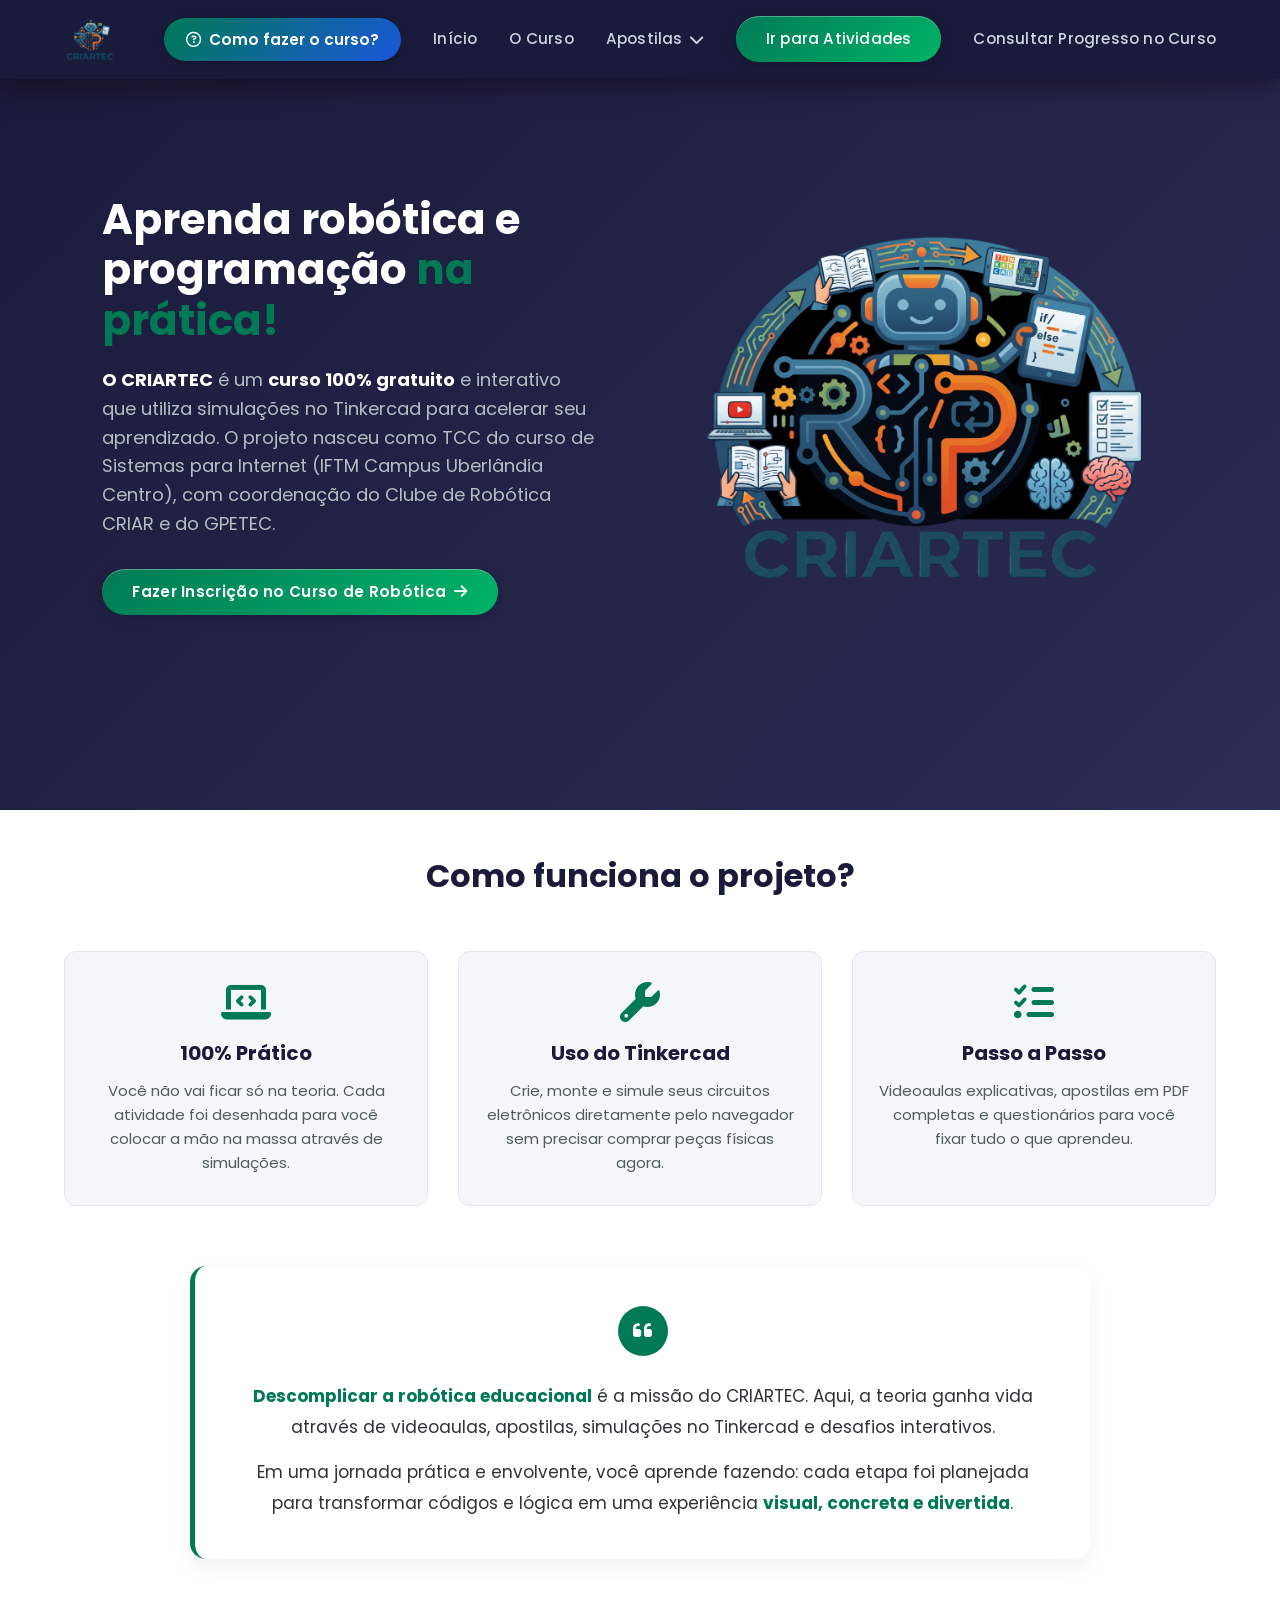
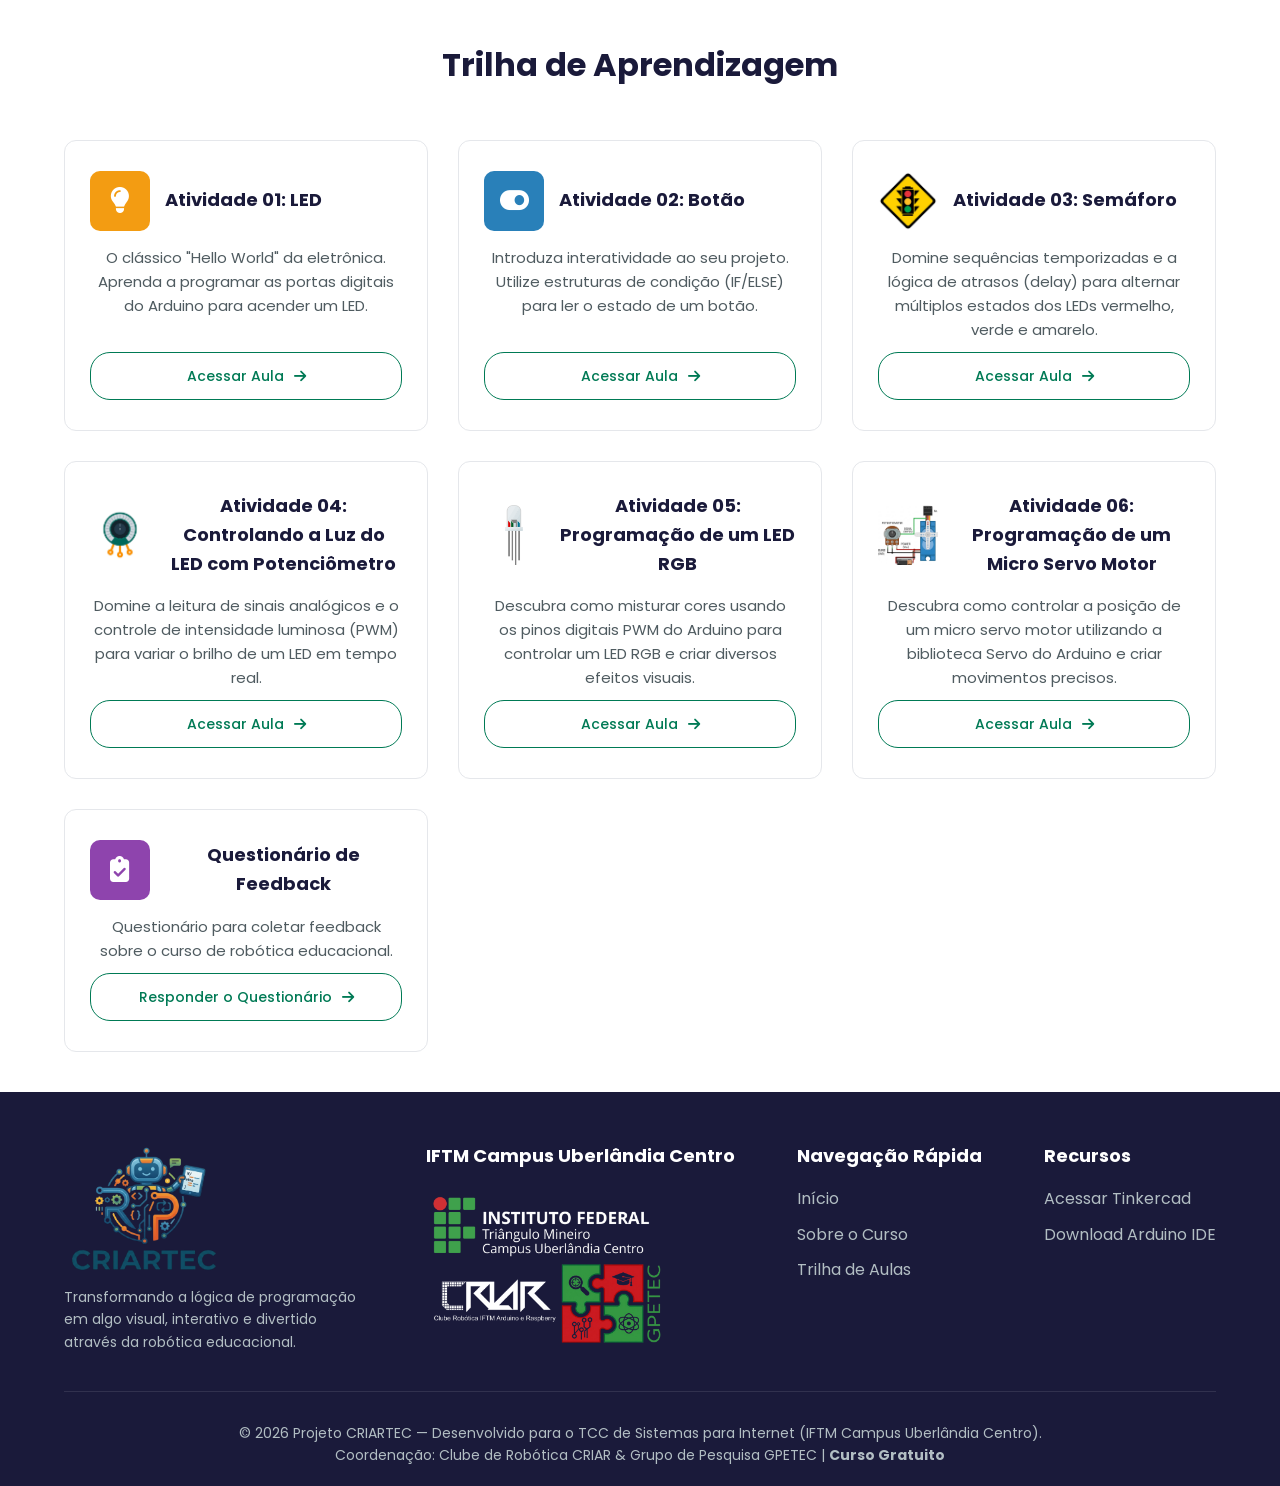
==== index.html @ 3597306f "." ====
<!DOCTYPE html>
<html lang="pt-BR">

<head>
    <meta charset="UTF-8">
    <meta name="viewport" content="width=device-width, initial-scale=1.0">
    <title>CRIARTEC - Aprenda Robótica com lógica de Programação</title>
    <!-- Ícones e Fontes -->
    <link rel="stylesheet" href="https://cdnjs.cloudflare.com/ajax/libs/font-awesome/6.4.0/css/all.min.css">
    <link href="https://fonts.googleapis.com/css2?family=Poppins:wght@300;400;500;600;700&display=swap"
        rel="stylesheet">
        <link rel="icon" href="img/criartec-logo-transparente.png" type="image/x-png">
    <link rel="stylesheet" href="https://cdnjs.cloudflare.com/ajax/libs/font-awesome/6.5.1/css/all.min.css"
        integrity="sha512-DTOQO9RWCH3ppGqcWaEA1BIZOC6xxalwEsw9c2QQeAIftl+Vegovlnee1c9QX4TctnWMn13TZye+giMm8e2LwA=="
        crossorigin="anonymous" referrerpolicy="no-referrer" />
    <link rel="stylesheet" href="css/navbar.css">
    <link rel="stylesheet" href="css/responsive.css">
    <link rel="stylesheet" href="css/index.css">


</head>

<body>
    <!-- Menu Superior (COM O BOTÃO NO MENU) -->
    <nav class="navbar">
        <a href="#inicio" class="logo" aria-label="CRIARTEC - Início">
            <img src="img/criartec-logo-transparente.png" alt="CRIARTEC">
        </a>
        <ul class="nav-links">
            <li>
                <button class="btn-modal-menu" id="abrirModalMenuBtn" aria-label="Como fazer o curso?">
                    <i class="fa-regular fa-circle-question"></i> Como fazer o curso?
                </button>
            </li>
            <li><a href="#inicio">Início</a></li>
            <li><a href="#sobre">O Curso</a></li>
            <li class="dropdown">
                <a href="#">Apostilas<i class="fa-solid fa-chevron-down"></i></a>
                <ul class="dropdown-menu">
                    <li>
                        <a href="https://drive.google.com/file/d/12jD8vB6MzA8FDy55HS8fz0E5rGn073SP/view?usp=sharing/" target="_blank">
                            <i class="fa-solid fa-cube"></i> Apostila do Tinkercad.
                        </a>
                    </li>
                    <li>
                        <a href="https://drive.google.com/file/d/1H2aJUGeyWfQwduXqsiga_4pokltlQNfr/view?usp=sharing" target="_blank">
                            <i class="fa-solid fa-microchip"></i> Apostila de Arduino Guia rapido.
                        </a>
                    </li>
                    <li>
                        <a href="https://drive.google.com/file/d/1LRDW4ow-gWT_QFEw4w6TY8HIyjwEFI4A/view?usp=sharing" target="_blank">
                            <i class="fa-solid fa-file-pdf"></i> Apostila de Robotica Educacional inicial.
                        </a>
                    </li>
                    <li>
                        <a href="https://drive.google.com/file/d/1VT42If9whMvW9OadDLFv_e3fqlhvx7TE/view?usp=sharing" target="_blank">
                            <i class="fa-solid fa-file-pdf"></i> Apostila de Programação em C/C++ Turbo.
                        </a>
                    </li>
                    <li>
                        <a href="https://drive.google.com/file/d/17FYbKthTz63QLnlD1xjPo1YtRKxpY_6s/view?usp=sharing" target="_blank">
                            <i class="fa-solid fa-file-pdf"></i> Apostila de Programação com Arduino.
                        </a>
                    </li>
                    
                </ul>
            </li>
            <!-- BOTÃO "Ir para Atividades" (existente) -->
            <li><a href="#atividades" class="btn-nav">Ir para Atividades</a></li>
            <li><a href="https://script.google.com/macros/s/AKfycby2KF6u8WuOgAsO5Kh6vFwTFLHN5XXX9L9ognHhPvbBNg76xtpDr9_kuhPWBzEar6-UPw/exec" target="_blank" class="btn-painel" >Consultar Progresso no Curso</a></li>

        </ul>
    </nav>

    <main class="main-content">
        <!-- Hero / Banner Principal -->
        <section id="inicio" class="hero">
            <div class="hero-text">
                <h1>Aprenda robótica e programação <span>na prática!</span></h1>
                <p><strong style="color: #ffffff;">O CRIARTEC</strong> é um <strong style="color: #ffffff;">curso 100% gratuito</strong> e interativo que
                    utiliza simulações no Tinkercad para acelerar seu aprendizado. O projeto nasceu
                    como TCC do curso de Sistemas para Internet (IFTM Campus Uberlândia Centro), com coordenação do
                    Clube de Robótica CRIAR e do GPETEC.</p>
                <div class="hero-buttons">
                    <a href="https://forms.gle/tHwwbz9RFhHeSeJ86" class="btn-nav resource-card" target="_blank">
                        Fazer Inscrição no Curso de Robótica <i class="fa-solid fa-arrow-right"></i>
                    </a>
                    </a>
                    <!-- OBS: O botão do hero foi REMOVIDO para ficar apenas no menu, conforme você pediu -->
                </div>
            </div>
            <div class="hero-image">
                <img src="img/logorero.png" alt="CRIARTEC - Robótica Educacional">
            </div>
        </section>

        <!-- Apresentação do Curso + Finalidade Unificada -->
        <section id="sobre" class="sobre-curso">
            <h2 class="section-title">Como funciona o projeto?</h2>

            <!-- Cards de Metodologia -->
            <div class="features-grid">
                <div class="feature-card">
                    <i class="fa-solid fa-laptop-code"></i>
                    <h3>100% Prático</h3>
                    <p>Você não vai ficar só na teoria. Cada atividade foi desenhada para você colocar a mão na massa
                        através de simulações.</p>
                </div>
                <div class="feature-card">
                    <i class="fa-solid fa-wrench"></i>
                    <h3>Uso do Tinkercad</h3>
                    <p>Crie, monte e simule seus circuitos eletrônicos diretamente pelo navegador sem precisar comprar
                        peças físicas agora.</p>
                </div>
                <div class="feature-card">
                    <i class="fa-solid fa-list-check"></i>
                    <h3>Passo a Passo</h3>
                    <p>Videoaulas explicativas, apostilas em PDF completas e questionários para você fixar tudo o que
                        aprendeu.</p>
                </div>
            </div>

            <!-- Finalidade Unificada -->
            <div class="finalidade-unificada">
                <div class="finalidade-divider">
                    <span><i class="fa-solid fa-quote-left"></i></span>
                </div>
                <div class="finalidade-texto">
                    <p>
                        <strong>Descomplicar a robótica educacional</strong> é a missão do CRIARTEC. Aqui, a teoria
                        ganha vida através de videoaulas, apostilas, simulações no Tinkercad e desafios interativos.
                    </p>
                    <p>
                        Em uma jornada prática e envolvente, você aprende fazendo: cada etapa foi planejada para
                        transformar códigos e lógica em uma experiência <strong>visual, concreta e divertida</strong>.
                    </p>
                </div>
            </div>
        </section>

        <!-- Trilha de Atividades -->
        <section id="atividades" class="atividades">
            <h2 class="section-title" style="text-align: center;">Trilha de Aprendizagem</h2>
            <div class="cards-grid">

                <!-- Card Atividade 1 -->
                <div class="card">
                    <div class="card-header">
                        <div class="card-icon led">
                            <i class="fa-solid fa-lightbulb"></i>
                        </div>
                        <h3>Atividade 01: LED</h3>
                    </div>
                    <p>O clássico "Hello World" da eletrônica. Aprenda a programar as portas digitais do Arduino para
                        acender um LED.</p>
                    <a href="atividade1.html" class="btn-secundario">Acessar Aula <i
                            class="fa-solid fa-arrow-right"></i></a>
                </div>

                <!-- Card Atividade 2 -->
                <div class="card">
                    <div class="card-header">
                        <div class="card-icon botao">
                            <i class="fa-solid fa-toggle-on"></i> 
                        </div>
                        <h3>Atividade 02: Botão</h3>
                    </div>
                    <p>Introduza interatividade ao seu projeto. Utilize estruturas de condição (IF/ELSE) para ler o
                        estado de um botão.</p>
                    <a href="atividade2.html" class="btn-secundario">Acessar Aula <i
                            class="fa-solid fa-arrow-right"></i></a> 
                </div>

                <!-- Card Atividade 3 -->
                <div class="card">
                    <div class="card-header">
                        <div class="card-icon sensor" style="background-color: transparent; padding: 0;">
                            <img src="img/semaforo.webp" alt="Semáforo Arduino"
                                style="width: 100%; height: 100%; object-fit: cover; border-radius: 8px;">
                        </div>
                        <h3>Atividade 03: Semáforo</h3>
                    </div>
                    <p>Domine sequências temporizadas e a lógica de atrasos (delay) para alternar múltiplos estados dos
                        LEDs vermelho, verde e amarelo.</p>
                    <a href="atividade3.html" class="btn-secundario">Acessar Aula <i
                            class="fa-solid fa-arrow-right"></i></a>
                </div>

                <!-- Card Atividade 4 - Potenciômetro -->
                <div class="card">
                    <div class="card-header">
                        <div class="card-icon sensor" style="background-color: transparent; padding: 0;">
                            <img src="img/potenciometro.jpg" alt="Potenciômetro Arduino"
                                style="width: 100%; height: 100%; object-fit: cover; border-radius: 8px;">
                        </div>
                        <h3>Atividade 04: Controlando a Luz do LED com Potenciômetro</h3>
                    </div>
                    <p>Domine a leitura de sinais analógicos e o controle de intensidade luminosa (PWM) para variar o
                        brilho de um LED em tempo real.</p>
                    <a href="atividade4.html" class="btn-secundario">Acessar Aula <i
                            class="fa-solid fa-arrow-right"></i></a>
                </div>

                <!-- Card Atividade 5 - LED RGB -->
                <div class="card">
                    <div class="card-header">
                        <div class="card-icon sensor" style="background-color: transparent; padding: 0;">
                            <img src="img/led_rgb.png" alt="LED RGB Arduino"
                                style="width: 100%; height: 100%; object-fit: cover; border-radius: 8px;">
                        </div>
                        <h3>Atividade 05: Programação de um LED RGB</h3>
                    </div>
                    <p>Descubra como misturar cores usando os pinos digitais PWM do Arduino para controlar um LED RGB e
                        criar diversos efeitos visuais.</p>
                    <a href="atividade5.html" class="btn-secundario">Acessar Aula <i
                            class="fa-solid fa-arrow-right"></i></a>
                </div>

                <!-- Card Atividade 6 - Micro Servo Motor -->
                <div class="card">
                    <div class="card-header">
                        <div class="card-icon sensor" style="background-color: transparent; padding: 0;">
                            <img src="img/micro-servo.jpg" alt="Micro Servo Motor SG90 Arduino"
                                style="width: 100%; height: 100%; object-fit: cover; border-radius: 8px;">
                        </div>
                        <h3>Atividade 06: Programação de um Micro Servo Motor</h3>
                    </div>
                    <p>Descubra como controlar a posição de um micro servo motor utilizando a biblioteca Servo do
                        Arduino e criar movimentos precisos.</p>
                    <a href="atividade6.html" class="btn-secundario">Acessar Aula <i
                            class="fa-solid fa-arrow-right"></i></a>
                </div>
                    <!-- card de avaliação do curso -->
                <div class="card">
                    <div class="card-header">
                        <div class="card-icon sensor">
                            <i class="fa-solid fa-clipboard-check"></i>
                        </div>
                        <h3>Questionário de Feedback</h3>
                    </div>
                    <p>Questionário para coletar feedback sobre o curso de robótica educacional.</p>
                    <a href="https://forms.gle/rhqHgSCw4ZRh2G5JA" target="_blank" rel="noopener noreferrer"
                        class="btn-secundario">Responder o Questionário <i class="fa-solid fa-arrow-right"></i></a>
                </div>

            </div>
        </section>
    </main>

    <!-- Rodapé Completo -->
    <footer class="footer">
        <div class="footer-content">
            <div class="footer-col" style="max-width: 300px;">
                <h4 class="footer-logo">
                    <img src="img/criartec-logo-transparente.png" alt="CRIARTEC">
                </h4>
                <p style="font-size: 14px; margin-top: 10px;">Transformando a lógica de programação em algo visual,
                    interativo e divertido através da robótica educacional.</p>
            </div>

            <!-- Coluna 2: Parceiros e logos -->
            <div class="footer-col">
                <h4 style="color: #ffffff; margin-bottom: 5px;">IFTM Campus Uberlândia Centro</h4>
                <img src="img/logoeditar.png" alt="IFTM" style="width:250px; margin-top: 10px;">
            </div>
            <div class="footer-col">
                <h4>Navegação Rápida</h4>
                <ul>
                    <li><a href="index.html#inicio">Início</a></li>
                    <li><a href="index.html#sobre">Sobre o Curso</a></li>
                    <li><a href="index.html#atividades">Trilha de Aulas</a></li>
                </ul>
            </div>

            <div class="footer-col">
                <h4>Recursos</h4>
                <ul>
                    <li><a href="https://www.tinkercad.com/" target="_blank">Acessar Tinkercad</a></li>
                    <li><a href="https://support.arduino.cc/hc/en-us/articles/360019833020-Download-and-install-Arduino-IDE"
                            target="_blank">Download Arduino IDE</a></li>
                </ul>
            </div>
        </div>
        <div class="footer-bottom">
            <p>© 2026 Projeto CRIARTEC — Desenvolvido para o TCC de Sistemas para Internet (IFTM Campus Uberlândia
                Centro).</p>
            <p>Coordenação: Clube de Robótica CRIAR & Grupo de Pesquisa GPETEC | <strong>Curso Gratuito</strong></p>
        </div>
    </footer>

    <!-- ============================================================
    MODAL - ROTEIRO DO CURSO
    ============================================================ -->
    <div class="modal-overlay" id="modalOverlay" role="dialog" aria-modal="true" aria-labelledby="modalTitulo">
        <div class="modal-box">
            <div class="modal-header">
                <h2 id="modalTitulo">📘 Roteiro do Curso</h2>
                <button class="modal-close" id="fecharModalBtn" aria-label="Fechar janela">
                    <i class="fa-solid fa-xmark"></i>
                </button>
            </div>
            <div class="modal-body">
                <p class="intro">Para começar o curso, siga o passo a passo abaixo:</p>
                <ol>
                    <li>
                        Clique no botão
                        <span class="badge-btn"><i class="fa-solid fa-pen-to-square"></i> Fazer inscrição no curso de
                            robótica</span>
                        (disponível na página inicial).
                    </li>
                    <li>
                        Em seguida, vá até o menu e clique em
                        <span class="badge-btn secundario"><i class="fa-solid fa-arrow-right"></i> Ir para
                            Atividades</span>.
                    </li>
                    <li>
                        Clique no botão
                        <span class="badge-btn"><i class="fa-solid fa-pen-to-square"></i> Acessar Aula</span>
                    </li>
                    <li>
                        Dentro de cada atividade, você encontrará os seguintes materiais:
                        <ul class="materiais-list">
                            <li><i class="fa-solid fa-video"></i> Vídeo explicativo</li>
                            <li><i class="fa-solid fa-file-pdf"></i> Apostila para download</li>
                            <li><i class="fa-solid fa-link"></i> Link para acessar o Tinkercad</li>
                            <li><i class="fa-regular fa-clipboard"></i> Formulário de avaliação</li>
                        </ul>
                    </li>
                    <li>
                        Complete as <strong>Atividades 01 a 06</strong> em sequência.
                    </li>
                    <li>
                        Cada atividade deve ser concluída antes de avançar para a próxima.
                    </li>
                     <li>
                        No menu voce pode consultar seu progresso ao clicar em <strong>Consultar Progresso no Curso</strong> em sequência.
                    </li>
                    <li>
                        Após concluir todas as 6 atividades, responda o
                        <strong class="badge-btn-tercerio"> <i class="fa-regular fa-clipboard"> </i> Questionário de Feedback</strong> para avaliar sua experiência no curso.
                    </li>
                    <li>
                        <span class="trofeu"><i class="fa-regular fa-circle-check"></i> Ao concluir as atividades de 1 a
                            6
                            e responder o questionário de feedback, você receberá seu certificado
                            automaticamente!</span>
                    </li>
                </ol>
            </div>
        </div>
    </div>

    <!-- ============================================================
    JAVASCRIPT - CONTROLE DO MODAL
    ============================================================ -->
    <script>
        (function () {
            'use strict';

            const modalOverlay = document.getElementById('modalOverlay');
            const abrirMenuBtn = document.getElementById('abrirModalMenuBtn');
            const fecharBtn = document.getElementById('fecharModalBtn');

            // Função para abrir o modal
            function abrirModal() {
                modalOverlay.classList.add('active');
                document.body.style.overflow = 'hidden';
                fecharBtn.focus();
            }

            // Função para fechar o modal
            function fecharModal() {
                modalOverlay.classList.remove('active');
                document.body.style.overflow = '';
                abrirMenuBtn.focus();
            }

            // Evento de clique no botão do menu
            if (abrirMenuBtn) {
                abrirMenuBtn.addEventListener('click', abrirModal);
            }

            // Evento de clique no botão fechar
            fecharBtn.addEventListener('click', fecharModal);

            // Evento de clique no overlay (fundo escuro) para fechar
            modalOverlay.addEventListener('click', function (e) {
                if (e.target === modalOverlay) {
                    fecharModal();
                }
            });

            // Evento de tecla ESC para fechar
            document.addEventListener('keydown', function (e) {
                if (e.key === 'Escape' && modalOverlay.classList.contains('active')) {
                    fecharModal();
                }
            });

            // Previne que o modal feche ao clicar dentro da caixa
            const modalBox = document.querySelector('.modal-box');
            if (modalBox) {
                modalBox.addEventListener('click', function (e) {
                    e.stopPropagation();
                });
            }

            console.log('✅ Modal do CRIARTEC carregado com sucesso!');
        })();
    </script>
</body>

</html>
---- css/navbar.css ----
:root {
    --verde-principal: #007A55;
    --roxo-escuro: #1a1a3a;
}

.navbar {
    position: fixed;
    top: 0;
    left: 0;
    width: 100%;
    display: flex;
    justify-content: space-between;
    align-items: center;
    padding: 16px 5%;
    z-index: 1000;
    background-color: var(--roxo-escuro);
    border: none !important;
    box-shadow: 0 10px 25px rgba(0, 0, 0, 0.35);
    transition: background-color 0.3s ease, backdrop-filter 0.3s ease, box-shadow 0.3s ease, padding 0.3s ease;
}

.navbar::after {
    content: '';
    position: absolute;
    bottom: -1px;
    left: 0;
    width: 100%;
    height: 2px;
    background-color: inherit;
    pointer-events: none;
    z-index: -1;
}

.navbar.scrolled {
    background-color: rgba(26, 26, 58, 0.82);
    backdrop-filter: blur(12px);
    -webkit-backdrop-filter: blur(12px);
    box-shadow: 0 12px 30px rgba(0, 0, 0, 0.45);
    padding-top: 12px;
    padding-bottom: 12px;
}

.logo {
    display: inline-flex;
    align-items: center;
    text-decoration: none;
    transition: transform 0.2s ease, opacity 0.2s ease;
}

.logo:hover {
    opacity: 0.9;
    transform: scale(1.02);
}

.logo img {
    display: block;
    width: auto;
    height: 42px;
    max-height: 48px;
    object-fit: contain;
}

.nav-links {
    list-style: none;
    display: flex;
    align-items: center;
    gap: 32px;
    margin: 0;
    padding: 0;
}

.nav-links li {
    display: flex;
    align-items: center;
}

.nav-links li a {
    color: #cbd5e1;
    text-decoration: none;
    font-size: 0.95rem;
    font-weight: 500;
    letter-spacing: 0.2px;
    position: relative;
    padding: 8px 0;
    transition: color 0.25s ease;
}

.nav-links li a:not(.btn-nav):not(.btn-nav-menu)::after {
    content: '';
    position: absolute;
    bottom: 0;
    left: 0;
    width: 0;
    height: 2px;
    background-color: var(--verde-principal);
    border-radius: 2px;
    transition: width 0.25s cubic-bezier(0.4, 0, 0.2, 1);
}

.nav-links li a:not(.btn-nav):not(.btn-nav-menu):hover {
    color: #ffffff;
}

.nav-links li a:not(.btn-nav):not(.btn-nav-menu):hover::after {
    width: 100%;
}

.btn-nav,
.btn-nav-menu {
    display: inline-flex !important;
    align-items: center !important;
    justify-content: center !important;
    gap: 8px;
    padding: 14px 30px !important;
    background: linear-gradient(135deg, var(--verde-principal), #00b368) !important;
    color: #ffffff !important;
    text-decoration: none !important;
    border: none;
    border-radius: 9999px;
    font-size: 0.95rem;
    font-weight: 600;
    line-height: 1.2;
    letter-spacing: 0.3px;
    white-space: nowrap;
    cursor: pointer;
    box-shadow: 0 4px 14px rgba(0, 0, 0, 0.15), inset 0 1px 0 rgba(255, 255, 255, 0.3);
    transition: transform 0.2s ease, box-shadow 0.2s ease, filter 0.2s ease;
}

.btn-nav::after,
.btn-nav-menu::after {
    display: none !important;
    content: none !important;
}

.btn-nav:hover,
.btn-nav-menu:hover {
    filter: brightness(1.08);
    transform: translateY(-2px);
    box-shadow: 0 6px 20px rgba(0, 200, 115, 0.4), inset 0 1px 0 rgba(255, 255, 255, 0.4);
}

.dropdown {
    position: relative;
}

.dropdown > a {
    display: inline-flex;
    align-items: center;
    gap: 6px;
}

.dropdown > a i {
    transition: transform 0.25s ease;
}

.dropdown:hover > a i,
.dropdown:focus-within > a i {
    transform: rotate(180deg);
}

.dropdown-menu {
    position: absolute;
    top: calc(100% + 14px);
    left: 50%;
    transform: translateX(-50%) translateY(8px);
    min-width: 230px;
    background-color: rgba(26, 26, 58, 0.95);
    border: none !important;
    border-radius: 12px;
    box-shadow: 0 16px 36px -4px rgba(0, 0, 0, 0.5);
    padding: 8px;
    list-style: none;
    opacity: 0;
    visibility: hidden;
    pointer-events: none;
    transition: opacity 0.25s ease, transform 0.25s ease, visibility 0.25s;
    z-index: 1001;
}

.dropdown-menu::before {
    content: '';
    position: absolute;
    top: -14px;
    left: 0;
    width: 100%;
    height: 14px;
}

.dropdown:hover .dropdown-menu,
.dropdown:focus-within .dropdown-menu,
.dropdown.active .dropdown-menu {
    opacity: 1;
    visibility: visible;
    pointer-events: auto;
    transform: translateX(-50%) translateY(0);
}

.dropdown-menu li {
    margin: 0;
    width: 100%;
}

.dropdown-menu a {
    display: flex !important;
    align-items: center;
    gap: 12px;
    padding: 12px 14px !important;
    border-radius: 8px;
    color: #cbd5e1 !important;
    font-size: 0.88rem !important;
    font-weight: 500 !important;
    text-decoration: none;
    white-space: nowrap;
    transition: all 0.2s ease;
}

.dropdown-menu a:hover {
    background-color: rgba(255, 255, 255, 0.07);
    color: #ffffff !important;
    padding-left: 18px !important;
}

@media (max-width: 768px) {
    .navbar {
        position: relative;
        flex-direction: column;
        padding: 16px 5%;
        gap: 16px;
    }

    .nav-links {
        display: flex;
        flex-wrap: wrap;
        justify-content: center;
        gap: 14px;
    }

    .logo img {
        width: auto;
        height: 42px;
        max-height: 52px;
    }
}

@media (max-width: 480px) {
    .nav-links li a {
        font-size: 14px;
    }

    .btn-nav,
    .btn-nav-menu {
        padding: 10px 22px !important;
        font-size: 0.88rem;
    }

    .logo img {
        height: 50px;
        max-height: 58px;
    }
}
---- css/index.css ----
/* ============================================================
           SEU CSS ORIGINAL (mantido integralmente)
           ============================================================ */
  * {
      margin: 0;
      padding: 0;
      box-sizing: border-box;
      font-family: 'Poppins', sans-serif;
      scroll-behavior: smooth;
  }

  :root {
      --verde-principal: #007A55;
      --verde-escuro: #006344;
      --roxo-escuro: #1a1a3a;
      --cinza-bg: #f4f6f9;
      --branco: #ffffff;
      --texto: #2d3436;
      --texto-suave: #4f5b60;
      --borda: #e5e7eb;
  }

  body {
      background-color: var(--cinza-bg);
      color: var(--texto);
      line-height: 1.6;
      padding-top: 0 !important;
  }

  /* ===============================
           NAVBAR PRINCIPAL
           =============================== */
  .navbar {
      position: fixed;
      top: 0;
      left: 0;
      width: 100%;
      display: flex;
      justify-content: space-between;
      align-items: center;
      padding: 16px 5%;
      z-index: 1000;
      background-color: #1a1a3a;
      border: none !important;
      border-bottom: none !important;
      outline: none !important;
      box-shadow: 0 10px 25px rgba(0, 0, 0, 0.35);
      transition: background-color 0.3s ease, backdrop-filter 0.3s ease, box-shadow 0.3s ease, padding 0.3s ease;
  }

  .navbar::after {
      content: '';
      position: absolute;
      bottom: -1px;
      left: 0;
      width: 100%;
      height: 2px;
      background-color: inherit;
      pointer-events: none;
      z-index: -1;
  }

  .navbar.scrolled {
      background-color: rgba(26, 26, 58, 0.82);
      backdrop-filter: blur(12px);
      -webkit-backdrop-filter: blur(12px);
      box-shadow: 0 12px 30px rgba(0, 0, 0, 0.45);
      padding-top: 12px;
      padding-bottom: 12px;
  }

  /* ===============================
           LOGO
           =============================== */
  .logo {
      display: inline-flex;
      align-items: center;
      text-decoration: none;
      transition: transform 0.2s ease, opacity 0.2s ease;
  }

  .logo:hover {
      opacity: 0.9;
      transform: scale(1.02);
  }

  .logo img {
      display: block;
      width: auto;
      height: 42px;
      max-height: 48px;
      object-fit: contain;
  }

  /* ===============================
           LINKS DE NAVEGAÇÃO
           =============================== */
  .nav-links {
      list-style: none;
      display: flex;
      align-items: center;
      gap: 32px;
      margin: 0;
      padding: 0;
  }

  .nav-links li {
      display: flex;
      align-items: center;
  }

  .nav-links li a {
      color: #cbd5e1;
      text-decoration: none;
      font-size: 0.95rem;
      font-weight: 500;
      letter-spacing: 0.2px;
      position: relative;
      padding: 8px 0;
      transition: color 0.25s ease;
  }

  .nav-links li a:not(.btn-nav):not(.btn-nav-menu)::after {
      content: '';
      position: absolute;
      bottom: 0;
      left: 0;
      width: 0%;
      height: 2px;
      background-color: var(--verde-principal);
      border-radius: 2px;
      transition: width 0.25s cubic-bezier(0.4, 0, 0.2, 1);
  }

  .nav-links li a:not(.btn-nav):not(.btn-nav-menu):hover {
      color: #ffffff;
  }

  .nav-links li a:not(.btn-nav):not(.btn-nav-menu):hover::after {
      width: 100%;
  }

  /* ===============================
           BOTÃO DE AÇÃO (CTA)
           =============================== */
  .btn-nav,
  .btn-nav-menu {
      display: inline-flex !important;
      align-items: center !important;
      justify-content: center !important;
      gap: 8px;
      padding: 14px 30px !important;
      background: linear-gradient(135deg, var(--verde-principal), #00b368) !important;
      color: #ffffff !important;
      text-decoration: none !important;
      border-bottom: none !important;
      border-radius: 9999px;
      border: none;
      font-size: 0.95rem;
      font-weight: 600;
      line-height: 1.2;
      letter-spacing: 0.3px;
      white-space: nowrap;
      cursor: pointer;
      box-shadow: 0 4px 14px rgba(0, 0, 0, 0.15), inset 0 1px 0 rgba(255, 255, 255, 0.3);
      transition: transform 0.2s ease, box-shadow 0.2s ease, filter 0.2s ease;
  }

  .btn-nav::after,
  .btn-nav-menu::after {
      display: none !important;
      content: none !important;
  }

  .btn-nav:hover,
  .btn-nav-menu:hover,
  .btn-nav:visited,
  .btn-nav-menu:visited,
  .btn-nav:focus,
  .btn-nav-menu:focus {
      text-decoration: none !important;
  }

  .btn-nav:hover,
  .btn-nav-menu:hover {
      filter: brightness(1.08);
      transform: translateY(-2px);
      box-shadow: 0 6px 20px rgba(0, 200, 115, 0.4), inset 0 1px 0 rgba(255, 255, 255, 0.4);
  }

  .btn-nav:active,
  .btn-nav-menu:active {
      filter: brightness(0.96);
      transform: translateY(0);
      box-shadow: 0 2px 8px rgba(0, 0, 0, 0.2);
  }

  .btn-nav:focus-visible,
  .btn-nav-menu:focus-visible {
      outline: 2px solid var(--verde-principal);
      outline-offset: 3px;
  }

  /* ===============================
           BOTÃO "COMO FAZER O CURSO?" NO MENU (NOVO)
           =============================== */
  .btn-modal-menu {
      background: linear-gradient(135deg, #007A55, #1a56db);
      border: none;
      color: #ffffff;
      font-size: 0.95rem;
      font-weight: 600;
      padding: 10px 22px;
      border-radius: 9999px;
      cursor: pointer;
      transition: all 0.25s ease;
      display: inline-flex;
      align-items: center;
      gap: 8px;
      font-family: 'Poppins', sans-serif;
      box-shadow: 0 2px 8px rgba(0, 0, 0, 0.15);
  }

  .btn-modal-menu:hover {
      transform: translateY(-2px);
      box-shadow: 0 6px 20px rgba(0, 122, 85, 0.4);
      filter: brightness(1.05);
  }

  /* ===============================
           DROPDOWN MENU
           =============================== */
  .dropdown {
      position: relative;
  }

  .dropdown-toggle {
      display: inline-flex;
      align-items: center;
      gap: 6px;
      cursor: pointer;
  }

  .dropdown-toggle svg,
  .dropdown-toggle .chevron {
      transition: transform 0.25s ease;
  }

  .dropdown:hover .dropdown-toggle svg,
  .dropdown:focus-within .dropdown-toggle svg {
      transform: rotate(180deg);
  }

  .dropdown-menu {
      position: absolute;
      top: calc(100% + 14px);
      left: 50%;
      transform: translateX(-50%) translateY(8px);
      min-width: 230px;
      background-color: rgba(26, 26, 58, 0.95);
      border: none !important;
      border-radius: 12px;
      box-shadow: 0 16px 36px -4px rgba(0, 0, 0, 0.5);
      padding: 8px;
      list-style: none;
      opacity: 0;
      visibility: hidden;
      pointer-events: none;
      transition: opacity 0.25s cubic-bezier(0.4, 0, 0.2, 1),
          transform 0.25s cubic-bezier(0.4, 0, 0.2, 1),
          visibility 0.25s;
      z-index: 1001;
  }

  .dropdown-menu::before {
      content: '';
      position: absolute;
      top: -14px;
      left: 0;
      width: 100%;
      height: 14px;
  }

  .dropdown:hover .dropdown-menu,
  .dropdown:focus-within .dropdown-menu,
  .dropdown.active .dropdown-menu {
      opacity: 1;
      visibility: visible;
      pointer-events: auto;
      transform: translateX(-50%) translateY(0);
  }

  .dropdown-menu li {
      margin: 0;
      width: 100%;
  }

  .dropdown-menu a {
      display: flex;
      align-items: center;
      gap: 12px;
      padding: 12px 14px;
      border-radius: 8px;
      color: #cbd5e1;
      font-size: 0.88rem;
      font-weight: 500;
      text-decoration: none;
      white-space: nowrap;
      transition: all 0.2s ease;
  }

  .dropdown-menu a:hover {
      background-color: rgba(255, 255, 255, 0.07);
      color: #ffffff;
      padding-left: 18px;
  }

  /* ===============================
           HERO SECTION
           =============================== */
.hero {
    background: linear-gradient(135deg, var(--roxo-escuro) 0%, #2c2c54 100%);
    color: var(--branco);
    padding: 100px 8% 100px;
    display: flex;
    align-items: center;
    justify-content: space-between;
    gap: 80px;
    min-height: 90vh;
}
  .hero-text {
      flex: 1;
      max-width: 600px;
  }

  .hero-text h1 {
      font-size: 42px;
      margin-bottom: 20px;
      line-height: 1.2;
  }

  .hero-text h1 span {
      color: var(--verde-principal);
  }

  .hero-text p {
      font-size: 18px;
      color: #b2bec3;
      margin-bottom: 30px;
  }

  .hero-buttons {
      display: flex;
      flex-wrap: wrap;
      gap: 16px;
      align-items: center;
  }

  .hero-image {
      flex: 1;
      display: flex;
      justify-content: center;
      align-items: center;
  }

  .hero-image img {
      width: 100%;
      max-width: 600px;
      height: auto;
      display: block;
      object-fit: contain;
  }

  /* ===============================
           SEÇÕES & CARDS
           =============================== */
  .sobre-curso,
  .atividades {
      padding: 40px 5%; 
      text-align: center;
      background-color: var(--branco);
  }

  .objetivo {
      padding: 80px 5%;
      background-color: var(--cinza-bg);
  }

  .section-title {
      font-size: 32px;
      color: var(--roxo-escuro);
      margin-bottom: 50px;
      text-align: center;
  }

  .features-grid,
  .cards-grid {
      display: grid;
      grid-template-columns: repeat(auto-fit, minmax(280px, 1fr));
      gap: 30px;
      max-width: 1200px;
      margin: 0 auto;
  }

  .feature-card {
      padding: 30px 25px;
      border-radius: 12px;
      background: var(--cinza-bg);
      border: 1px solid var(--borda);
      transition: 0.3s;
      text-align: center;
  }

  .feature-card:hover {
      transform: translateY(-5px);
      border-color: var(--verde-principal);
      box-shadow: 0 10px 20px rgba(0, 0, 0, 0.05);
  }

  .feature-card i {
      font-size: 40px;
      color: var(--verde-principal);
      margin-bottom: 15px;
  }

  .feature-card h3 {
      color: var(--roxo-escuro);
      margin-bottom: 10px;
      font-size: 20px;
  }

  .feature-card p {
      font-size: 15px;
      color: var(--texto-suave);
      line-height: 1.6;
  }

  .card {
      background: var(--branco);
      border: 1px solid var(--borda);
      border-radius: 12px;
      padding: 30px 25px;
      transition: all 0.3s ease;
      display: flex;
      flex-direction: column;
  }

  .card:hover {
      box-shadow: 0 10px 20px rgba(0, 0, 0, 0.08);
      border-color: var(--verde-principal);
  }

  .card-header {
      display: flex;
      align-items: center;
      gap: 15px;
      margin-bottom: 15px;
  }

  .card-icon {
      width: 60px;
      height: 60px;
      border-radius: 10px;
      display: flex;
      align-items: center;
      justify-content: center;
      font-size: 26px;
      color: white;
      flex-shrink: 0;
      overflow: hidden;
  }

  .card-icon img {
      width: 100%;
      height: 100%;
      object-fit: cover;
      border-radius: 10px;
  }

  .led {
      background-color: #f39c12;
  }

  .botao {
      background-color: #2980b9;
  }

  .sensor {
      background-color: #8e44ad;
  }

  .card h3 {
      font-size: 18px;
      color: var(--roxo-escuro);
  }

  .card p {
      font-size: 15px;
      color: var(--texto-suave);
      line-height: 1.6;
      flex: 1;
      margin-bottom: 10px;
  }

  .btn-secundario {
      background: transparent;
      border: 1px solid var(--verde-principal);
      color: var(--verde-principal);
      padding: 12px 20px;
      border-radius: 20px;
      cursor: pointer;
      font-size: 14px;
      font-weight: 500;
      display: flex;
      align-items: center;
      justify-content: center;
      gap: 10px;
      width: 100%;
      transition: 0.3s;
      text-decoration: none;
      margin-top: auto;
  }

  .btn-secundario:hover {
      background-color: var(--verde-principal);
      color: var(--branco);
  }

  .btn-secundario:disabled {
      border-color: #bdc3c7;
      color: #bdc3c7;
      cursor: not-allowed;
  }

  /* ===============================
           MISSION & FINALIDADE
           =============================== */
  .mission-card {
      max-width: 820px;
      margin: 40px auto;
      padding: 36px 40px;
      background-color: #ffffff;
      border-radius: 16px;
      border-left: 6px solid #00a86b;
      box-shadow: 0 10px 30px rgba(0, 0, 0, 0.05);
      text-align: left;
  }

  .mission-header {
      display: flex;
      align-items: center;
      gap: 12px;
      margin-bottom: 20px;
  }

  .mission-icon {
      width: 44px;
      height: 44px;
      background-color: #00a86b;
      color: #ffffff;
      border-radius: 50%;
      display: flex;
      align-items: center;
      justify-content: center;
      font-size: 1.1rem;
  }

  .mission-tag {
      font-size: 0.85rem;
      font-weight: 700;
      text-transform: uppercase;
      letter-spacing: 1px;
      color: #00a86b;
  }

  .mission-text {
      font-size: 1.05rem;
      line-height: 1.7;
      color: #4a5568;
      margin-bottom: 16px;
  }

  .mission-text strong {
      color: #1a202c;
  }

  .steps-grid {
      display: grid;
      grid-template-columns: repeat(auto-fit, minmax(130px, 1fr));
      gap: 12px;
      margin-top: 24px;
      padding-top: 20px;
      border-top: 1px solid #edf2f7;
  }

  .step-item {
      background-color: #f7fafc;
      border-radius: 10px;
      padding: 14px 12px;
      display: flex;
      flex-direction: column;
      align-items: center;
      text-align: center;
      gap: 4px;
  }

  .step-number {
      font-size: 0.75rem;
      font-weight: 800;
      color: #00a86b;
  }

  .step-item strong {
      font-size: 0.95rem;
      color: #1a202c;
  }

  .step-item span:last-child {
      font-size: 0.8rem;
      color: #718096;
  }

  .finalidade-unificada {
      max-width: 900px;
      margin: 60px auto 0;
      padding: 40px 50px;
      background: var(--branco);
      border-radius: 16px;
      border-left: 5px solid var(--verde-principal);
      box-shadow: 0 8px 25px rgba(0, 0, 0, 0.06);
      position: relative;
  }

  .finalidade-divider {
      text-align: center;
      margin-bottom: 25px;
  }

  .finalidade-divider span {
      display: inline-block;
      background: var(--verde-principal);
      color: white;
      width: 50px;
      height: 50px;
      border-radius: 50%;
      line-height: 50px;
      font-size: 22px;
      text-align: center;
  }

  .finalidade-texto p {
      font-size: 17px;
      line-height: 1.8;
      color: var(--texto);
      margin-bottom: 15px;
  }

  .finalidade-texto p:last-child {
      margin-bottom: 0;
  }

  .finalidade-texto strong {
      color: var(--verde-principal);
  }

  /* ===============================
           RODAPÉ
           =============================== */
  .footer {
      background-color: var(--roxo-escuro);
      color: #b2bec3;
      padding: 50px 5% 20px;
      margin-top: auto;
  }

  .footer-content {
      display: flex;
      flex-wrap: wrap;
      justify-content: space-between;
      gap: 30px;
      margin-bottom: 30px;
      border-bottom: 1px solid rgba(255, 255, 255, 0.1);
      padding-bottom: 30px;
  }

  .footer-col h4 {
      color: var(--branco);
      margin-bottom: 15px;
      font-size: 18px;
  }

  .footer-col ul {
      list-style: none;
  }

  .footer-col ul li {
      margin-bottom: 10px;
  }

  .footer-col ul li a {
      color: #b2bec3;
      text-decoration: none;
      transition: 0.3s;
  }

  .footer-col ul li a:hover {
      color: var(--verde-principal);
  }

  .footer-bottom {
      text-align: center;
      font-size: 14px;
  }

  .footer-logo {
      display: flex;
      align-items: center;
      margin-bottom: 15px;
  }

  .footer-logo img {
      width: 170px;
      height: auto;
      display: block;
  }

  /* ============================================================
           NOVOS ESTILOS PARA O MODAL (adicionados ao seu CSS)
           ============================================================ */

  /* Overlay do modal */
  .modal-overlay {
      position: fixed;
      top: 0;
      left: 0;
      width: 100%;
      height: 100%;
      background-color: rgba(0, 0, 0, 0.65);
      backdrop-filter: blur(2px);
      display: flex;
      align-items: center;
      justify-content: center;
      z-index: 9999;
      opacity: 0;
      visibility: hidden;
      transition: opacity 0.3s ease, visibility 0.3s ease;
      padding: 20px;
  }

  .modal-overlay.active {
      opacity: 1;
      visibility: visible;
  }

  /* Caixa do modal */
  .modal-box {
      background: #ffffff;
      border-radius: 16px;
      max-width: 600px;
      width: 100%;
      max-height: 90vh;
      overflow-y: auto;
      padding: 28px 32px 32px;
      box-shadow: 0 25px 50px -8px rgba(0, 0, 0, 0.4);
      transform: scale(0.92) translateY(20px);
      transition: transform 0.3s cubic-bezier(0.34, 1.56, 0.64, 1), opacity 0.3s ease;
      opacity: 0;
      position: relative;
  }

  .modal-overlay.active .modal-box {
      transform: scale(1) translateY(0);
      opacity: 1;
  }

  /* Cabeçalho do modal */
  .modal-header {
      display: flex;
      justify-content: space-between;
      align-items: center;
      border-bottom: 2px solid #f0f2f5;
      padding-bottom: 14px;
      margin-bottom: 20px;
  }

  .modal-header h2 {
      font-size: 1.6rem;
      color: var(--roxo-escuro);
      font-weight: 600;
      margin: 0;
      letter-spacing: -0.3px;
  }

  .modal-close {
      background: none;
      border: none;
      font-size: 1.8rem;
      line-height: 1;
      color: #a0aec0;
      cursor: pointer;
      padding: 4px 8px;
      border-radius: 8px;
      transition: all 0.2s ease;
  }

  .modal-close:hover {
      background: #f7fafc;
      color: #e53e3e;
      transform: rotate(90deg);
  }

  /* Corpo do modal */
  .modal-body {
      color: var(--texto);
  }

  .modal-body p.intro {
      font-size: 1rem;
      font-weight: 500;
      color: var(--roxo-escuro);
      margin-bottom: 20px;
  }

  .modal-body ol {
      padding-left: 22px;
      margin: 0 0 10px 0;
      list-style-type: decimal;
  }

  .modal-body ol li {
      margin-bottom: 14px;
      font-size: 0.98rem;
      line-height: 1.6;
      padding-left: 4px;
  }

  .modal-body ol li strong {
      color: var(--roxo-escuro);
  }

  /* Badges para os botões mencionados */
  .badge-btn {
      display: inline-block;
      background: #e6f7f0;
      color: var(--verde-principal);
      font-weight: 600;
      padding: 3px 14px;
      border-radius: 999px;
      font-size: 0.85rem;
      border: 1px solid rgba(0, 122, 85, 0.2);
      margin: 0 2px;
      white-space: nowrap;
  }

  .badge-btn.secundario {
      background: #e8f0fe;
      color: #1a56db;
      border-color: rgba(26, 86, 219, 0.2);
  }

  .modal-body ol li strong.badge-btn-tercerio {
      display: inline-block;
      background: #d765dbf5;
      color: #180119;
      border: 1px solid rgba(219, 16, 141, 0.445);
      padding: 3px 14px;
      border-radius: 999px;
      font-size: 0.85rem;
      margin: 0 2px;
      white-space: nowrap;
  }

  /* Lista de materiais dentro do modal */
  .materiais-list {
      list-style: none;
      padding: 0;
      margin: 8px 0 10px 0;
      display: flex;
      flex-wrap: wrap;
      gap: 8px 16px;
  }

  .materiais-list li {
      display: flex;
      align-items: center;
      gap: 8px;
      font-size: 0.92rem;
      background: #f7fafc;
      padding: 4px 14px 4px 10px;
      border-radius: 20px;
      border: 1px solid #edf2f7;
  }

  .materiais-list li i {
      font-size: 1.1rem;
      color: var(--verde-principal);
  }

  .modal-body .trofeu {
      display: inline-flex;
      align-items: center;
      gap: 8px;
      background: linear-gradient(135deg, #fef3c7, #fde68a);
      color: #92400e;
      padding: 10px 20px;
      border-radius: 40px;
      font-weight: 600;
      margin-top: 6px;
      border: 1px solid #f59e0b;
  }

  /* Scroll do modal */
  .modal-box::-webkit-scrollbar {
      width: 6px;
  }

  .modal-box::-webkit-scrollbar-track {
      background: #f1f1f1;
      border-radius: 8px;
  }

  .modal-box::-webkit-scrollbar-thumb {
      background: #cbd5e1;
      border-radius: 8px;
  }

  /* ============================================================
           RESPONSIVIDADE COMPLETA E OTIMIZADA (mantida e ampliada)
           ============================================================ */

  /* 1. Telas Médias / Tablets Grandes (<= 992px) */
  @media (max-width: 992px) {
      body {
          padding-top: 0 !important;
      }

      .navbar {
          padding: 12px 3% !important;
      }

      .nav-links {
          gap: 14px !important;
      }

      .nav-links a {
          font-size: 14px !important;
      }

      .btn-nav,
      .btn-nav-menu {
          padding: 8px 14px !important;
          font-size: 0.85rem !important;
          white-space: nowrap !important;
      }

      .hero {
          padding: 120px 5% 50px !important;
          gap: 25px !important;
          min-height: auto !important;
          align-items: center !important;
      }

      .hero-text h1 {
          font-size: 32px !important;
          line-height: 1.25 !important;
          margin-top: 0 !important;
      }

      .hero-text p {
          font-size: 16px !important;
          line-height: 1.5 !important;
      }

      .hero-image img {
          max-width: 360px !important;
          width: 100% !important;
          height: auto !important;
      }

      .features-grid,
      .cards-grid {
          grid-template-columns: repeat(auto-fit, minmax(220px, 1fr)) !important;
          gap: 20px !important;
      }
  }

  /* 2. Tablets Verticais e Smartphones Médios (<= 768px) */
  @media (max-width: 768px) {
      body {
          padding-top: 0 !important;
      }

      .navbar {
          position: relative !important;
          top: auto !important;
          left: auto !important;
          width: 100% !important;
          flex-direction: column !important;
          padding: 16px 5% !important;
          gap: 16px !important;
      }

      .nav-links {
          display: flex !important;
          flex-wrap: wrap !important;
          justify-content: center !important;
          gap: 14px !important;
          padding: 0 !important;
          margin: 0 !important;
          list-style: none !important;
          width: 100% !important;
          position: relative !important;
      }

      /* CORREÇÃO DO DROPDOWN NO MODO MOBILE */
      .dropdown {
          position: static !important;
      }

      .dropdown-menu {
          position: absolute !important;
          top: 100% !important;
          left: 5% !important;
          right: 5% !important;
          transform: translateY(8px) !important;
          width: 90% !important;
          min-width: unset !important;
          max-width: 100% !important;
          box-sizing: border-box !important;
          background-color: #151530 !important;
          border: 1px solid rgba(255, 255, 255, 0.1) !important;
          box-shadow: 0 12px 30px rgba(0, 0, 0, 0.7) !important;
      }

      .dropdown:hover .dropdown-menu,
      .dropdown:focus-within .dropdown-menu,
      .dropdown.active .dropdown-menu {
          transform: translateY(0) !important;
      }

      .dropdown-menu a {
          white-space: normal !important;
          word-break: break-word !important;
          font-size: 0.85rem !important;
          padding: 10px 12px !important;
      }

      .hero {
          flex-direction: column !important;
          text-align: center !important;
          padding: 30px 5% 45px !important;
          gap: 25px !important;
      }

      .hero-text {
          max-width: 100% !important;
      }

      .hero-text p {
          margin: 0 auto 20px auto !important;
      }

      .hero-buttons {
          justify-content: center !important;
      }

      .hero-image img {
          width: 100% !important;
          max-width: 380px !important;
          height: auto !important;
      }

      .sobre-curso,
      .objetivo,
      .atividades {
          padding: 45px 5% !important;
      }

      .section-title {
          font-size: 26px !important;
          margin-bottom: 25px !important;
      }

      .features-grid,
      .cards-grid {
          grid-template-columns: 1fr !important;
          max-width: 480px !important;
          margin: 0 auto !important;
      }

      .mission-card {
          padding: 24px 20px !important;
      }

      .finalidade-unificada {
          padding: 22px 18px !important;
          margin-top: 35px !important;
      }

      .finalidade-texto p {
          font-size: 15px !important;
      }

      .logo img,
      .footer-logo img {
          width: 150px !important;
      }

      .logo img {
          max-height: 50px !important;
      }

      .footer-content {
          flex-direction: column !important;
          text-align: center !important;
          align-items: center !important;
          gap: 25px !important;
      }

      .footer-col {
          width: 100% !important;
          max-width: 400px !important;
      }

      .footer-logo {
          justify-content: center !important;
      }

      /* Ajustes no modal para mobile */
      .modal-box {
          padding: 20px 18px !important;
          max-width: 95% !important;
      }

      .modal-header h2 {
          font-size: 1.3rem !important;
      }

      .modal-body ol li {
          font-size: 0.92rem !important;
      }

      .materiais-list li {
          font-size: 0.82rem !important;
          padding: 3px 10px 3px 8px !important;
      }
  }

  /* 3. Smartphones Pequenos (<= 480px) */
  @media (max-width: 480px) {
      .dropdown-menu {
          left: 3% !important;
          right: 3% !important;
          width: 94% !important;
          padding: 6px !important;
      }

      .dropdown-menu a {
          font-size: 0.8rem !important;
          padding: 8px 10px !important;
          gap: 8px !important;
      }

      .hero-text h1 {
          font-size: 24px !important;
          line-height: 1.25 !important;
      }

      .hero-text p {
          font-size: 15px !important;
      }

      .hero-image img {
          max-width: 300px !important;
      }

      .nav-links li a {
          font-size: 13.5px !important;
      }

      .btn-nav,
      .btn-nav-menu {
          padding: 9px 18px !important;
          font-size: 0.82rem !important;
      }

      .feature-card,
      .card {
          padding: 18px 16px !important;
      }

      .feature-card h3 {
          font-size: 17px !important;
      }

      .feature-card p,
      .card p {
          font-size: 13.5px !important;
      }

      .card-icon {
          width: 45px !important;
          height: 45px !important;
          font-size: 19px !important;
      }

      .card h3 {
          font-size: 16px !important;
      }

      .finalidade-unificada {
          padding: 18px 14px !important;
          border-left-width: 3px !important;
      }

      .finalidade-divider span {
          width: 36px !important;
          height: 36px !important;
          line-height: 36px !important;
          font-size: 16px !important;
      }

      .logo img,
      .footer-logo img {
          width: 130px !important;
      }

      .logo img {
          max-height: 42px !important;
      }

      .modal-box {
          padding: 16px 14px !important;
      }

      .modal-header h2 {
          font-size: 1.1rem !important;
      }

      .badge-btn {
          font-size: 0.75rem !important;
          padding: 2px 10px !important;
      }
  }
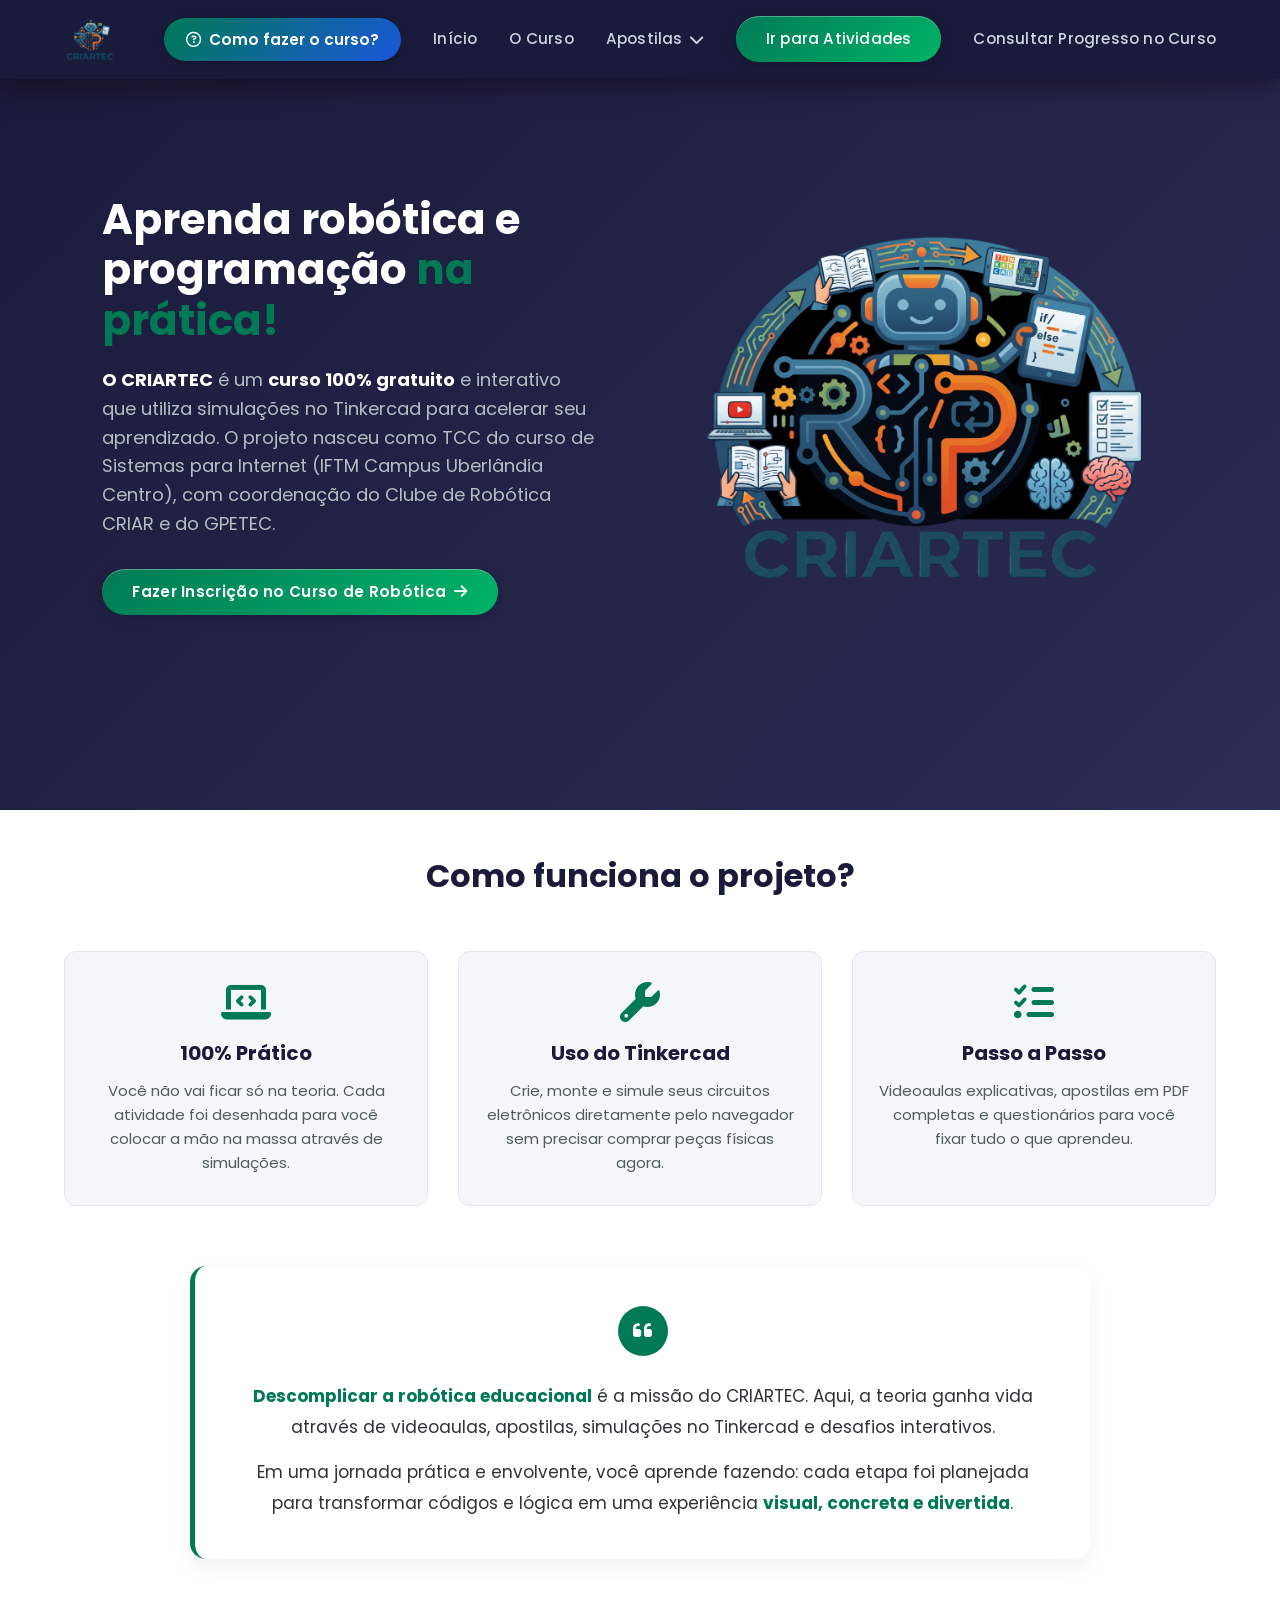
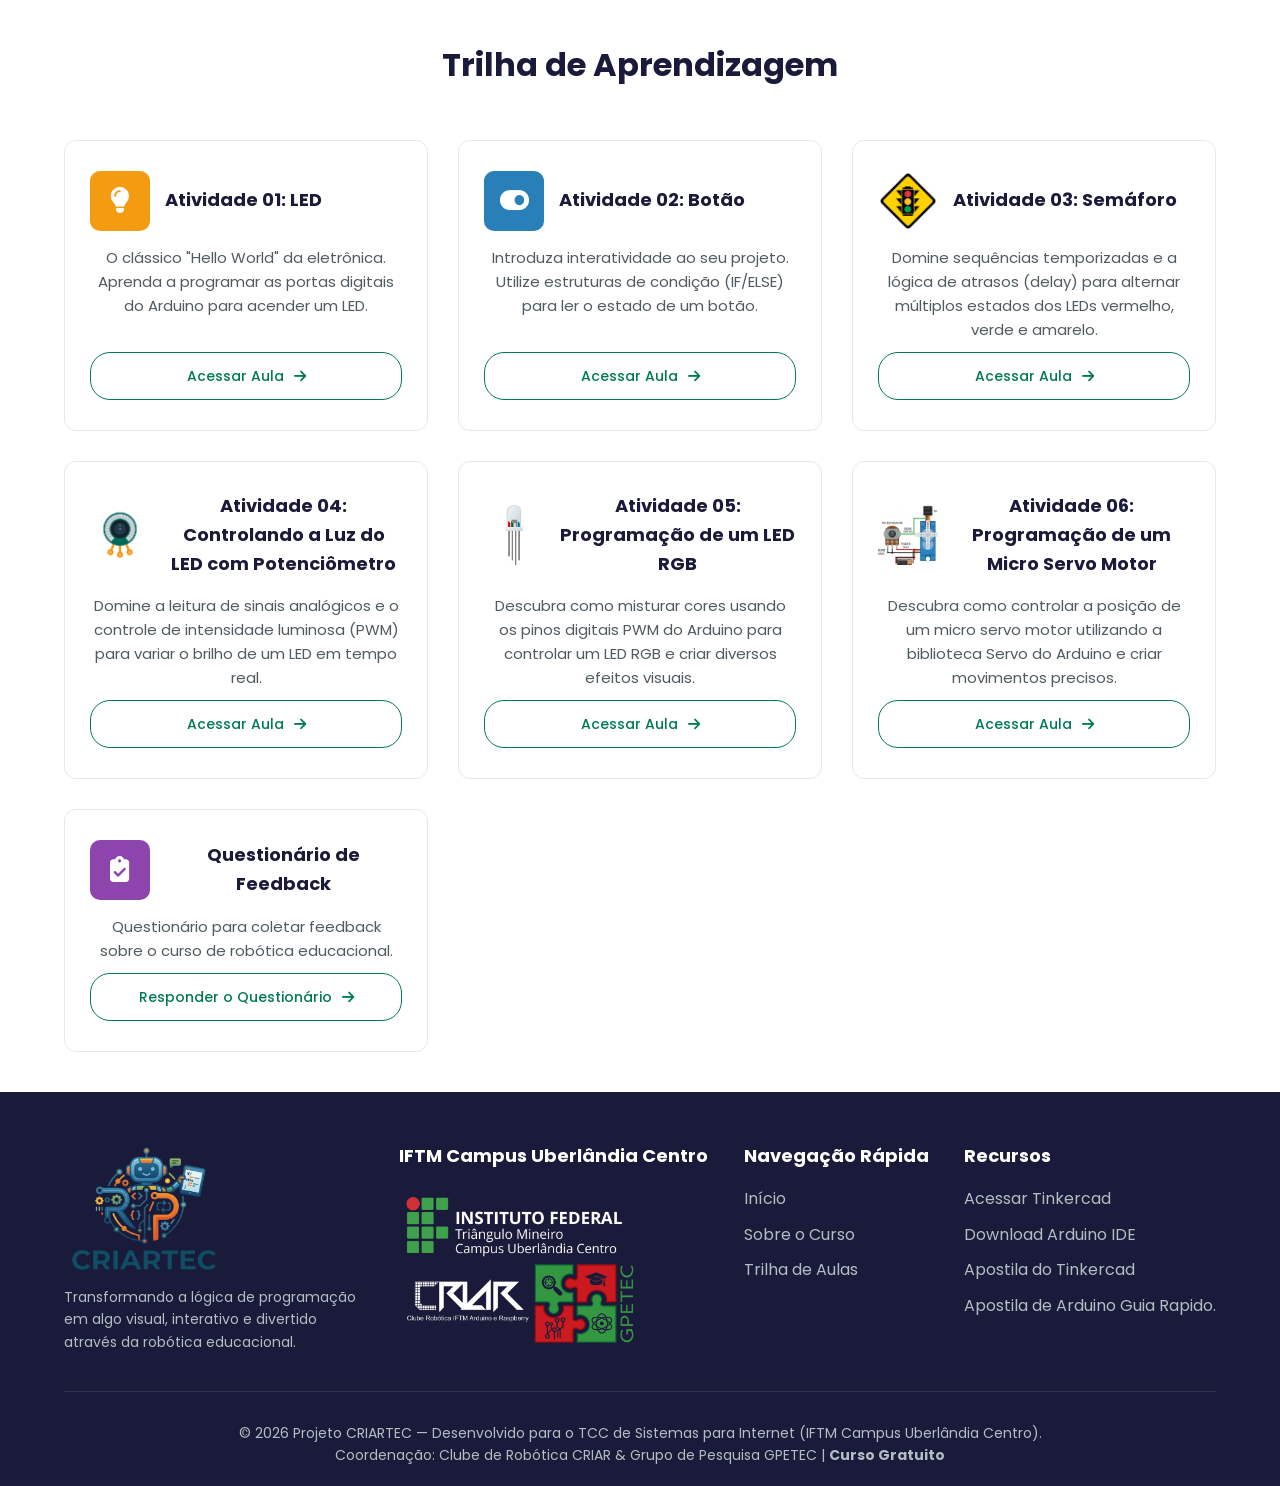
==== commit 9ff0a0d4: "links footer" ====
--- a/index.html
+++ b/index.html
@@ -5,11 +5,34 @@
     <meta charset="UTF-8">
     <meta name="viewport" content="width=device-width, initial-scale=1.0">
     <title>CRIARTEC - Aprenda Robótica com lógica de Programação</title>
+    <!-- Compatibilidade com o motor do Edge/Internet Explorer -->
+    <meta http-equiv="X-UA-Compatible" content="IE=edge">
     <!-- Ícones e Fontes -->
+    <!-- Resumo do site exibido no Google (ideal entre 140 e 160 caracteres) -->
+    <meta name="description"
+        content="Curso 100% gratuito de robótica e lógica de programação com simulações no Tinkercad e Arduino. Desenvolvido no IFTM.">
+    <!-- Controle de robôs de busca (indexar e seguir links) -->
+    <meta name="robots" content="index, follow">
+    <meta property="og:type" content="website">
+    <meta property="og:title" content="CRIARTEC - Robótica e Programação com Tinkercad">
+    <meta property="og:description"
+        content="Aprenda robótica e programação na prática com simulações interativas no navegador. Curso gratuito.">
+    <meta property="og:url" content="https://fernandofgs91.github.io/webaplica/">
+    <meta property="og:image" content="https://fernandofgs91.github.io/webaplica/img/banner-criartec.png">
+    <meta property="og:image:alt" content="Logo e ilustração do projeto CRIARTEC">
+    <meta property="og:locale" content="pt_BR">
+    <!-- Autoria do projeto -->
+    <!-- Cor da barra de navegação no navegador mobile -->
+    <meta name="theme-color" content="#1e293b">
+
+    <!-- Favicons e ícones de dispositivos Apple -->
+    <link rel="icon" type="image/png" href="favicon.png">
+    <link rel="apple-touch-icon" href="apple-touch-icon.png">
+    <meta name="author" content="Projeto CRIARTEC - IFTM">
     <link rel="stylesheet" href="https://cdnjs.cloudflare.com/ajax/libs/font-awesome/6.4.0/css/all.min.css">
     <link href="https://fonts.googleapis.com/css2?family=Poppins:wght@300;400;500;600;700&display=swap"
         rel="stylesheet">
-        <link rel="icon" href="img/criartec-logo-transparente.png" type="image/x-png">
+    <link rel="icon" href="img/criartec-logo-transparente.png" type="image/x-png">
     <link rel="stylesheet" href="https://cdnjs.cloudflare.com/ajax/libs/font-awesome/6.5.1/css/all.min.css"
         integrity="sha512-DTOQO9RWCH3ppGqcWaEA1BIZOC6xxalwEsw9c2QQeAIftl+Vegovlnee1c9QX4TctnWMn13TZye+giMm8e2LwA=="
         crossorigin="anonymous" referrerpolicy="no-referrer" />
@@ -38,36 +61,42 @@
                 <a href="#">Apostilas<i class="fa-solid fa-chevron-down"></i></a>
                 <ul class="dropdown-menu">
                     <li>
-                        <a href="https://drive.google.com/file/d/12jD8vB6MzA8FDy55HS8fz0E5rGn073SP/view?usp=sharing/" target="_blank">
+                        <a href="https://drive.google.com/file/d/12jD8vB6MzA8FDy55HS8fz0E5rGn073SP/view?usp=sharing/"
+                            target="_blank">
                             <i class="fa-solid fa-cube"></i> Apostila do Tinkercad.
                         </a>
                     </li>
                     <li>
-                        <a href="https://drive.google.com/file/d/1H2aJUGeyWfQwduXqsiga_4pokltlQNfr/view?usp=sharing" target="_blank">
+                        <a href="https://drive.google.com/file/d/1H2aJUGeyWfQwduXqsiga_4pokltlQNfr/view?usp=sharing"
+                            target="_blank">
                             <i class="fa-solid fa-microchip"></i> Apostila de Arduino Guia rapido.
                         </a>
                     </li>
                     <li>
-                        <a href="https://drive.google.com/file/d/1LRDW4ow-gWT_QFEw4w6TY8HIyjwEFI4A/view?usp=sharing" target="_blank">
+                        <a href="https://drive.google.com/file/d/1LRDW4ow-gWT_QFEw4w6TY8HIyjwEFI4A/view?usp=sharing"
+                            target="_blank">
                             <i class="fa-solid fa-file-pdf"></i> Apostila de Robotica Educacional inicial.
                         </a>
                     </li>
                     <li>
-                        <a href="https://drive.google.com/file/d/1VT42If9whMvW9OadDLFv_e3fqlhvx7TE/view?usp=sharing" target="_blank">
+                        <a href="https://drive.google.com/file/d/1VT42If9whMvW9OadDLFv_e3fqlhvx7TE/view?usp=sharing"
+                            target="_blank">
                             <i class="fa-solid fa-file-pdf"></i> Apostila de Programação em C/C++ Turbo.
                         </a>
                     </li>
                     <li>
-                        <a href="https://drive.google.com/file/d/17FYbKthTz63QLnlD1xjPo1YtRKxpY_6s/view?usp=sharing" target="_blank">
+                        <a href="https://drive.google.com/file/d/17FYbKthTz63QLnlD1xjPo1YtRKxpY_6s/view?usp=sharing"
+                            target="_blank">
                             <i class="fa-solid fa-file-pdf"></i> Apostila de Programação com Arduino.
                         </a>
                     </li>
-                    
+
                 </ul>
             </li>
             <!-- BOTÃO "Ir para Atividades" (existente) -->
             <li><a href="#atividades" class="btn-nav">Ir para Atividades</a></li>
-            <li><a href="https://script.google.com/macros/s/AKfycby2KF6u8WuOgAsO5Kh6vFwTFLHN5XXX9L9ognHhPvbBNg76xtpDr9_kuhPWBzEar6-UPw/exec" target="_blank" class="btn-painel" >Consultar Progresso no Curso</a></li>
+            <li><a href="https://script.google.com/macros/s/AKfycby2KF6u8WuOgAsO5Kh6vFwTFLHN5XXX9L9ognHhPvbBNg76xtpDr9_kuhPWBzEar6-UPw/exec"
+                    target="_blank" class="btn-painel">Consultar Progresso no Curso</a></li>
 
         </ul>
     </nav>
@@ -77,7 +106,8 @@
         <section id="inicio" class="hero">
             <div class="hero-text">
                 <h1>Aprenda robótica e programação <span>na prática!</span></h1>
-                <p><strong style="color: #ffffff;">O CRIARTEC</strong> é um <strong style="color: #ffffff;">curso 100% gratuito</strong> e interativo que
+                <p><strong style="color: #ffffff;">O CRIARTEC</strong> é um <strong style="color: #ffffff;">curso 100%
+                        gratuito</strong> e interativo que
                     utiliza simulações no Tinkercad para acelerar seu aprendizado. O projeto nasceu
                     como TCC do curso de Sistemas para Internet (IFTM Campus Uberlândia Centro), com coordenação do
                     Clube de Robótica CRIAR e do GPETEC.</p>
@@ -161,14 +191,14 @@
                 <div class="card">
                     <div class="card-header">
                         <div class="card-icon botao">
-                            <i class="fa-solid fa-toggle-on"></i> 
+                            <i class="fa-solid fa-toggle-on"></i>
                         </div>
                         <h3>Atividade 02: Botão</h3>
                     </div>
                     <p>Introduza interatividade ao seu projeto. Utilize estruturas de condição (IF/ELSE) para ler o
                         estado de um botão.</p>
                     <a href="atividade2.html" class="btn-secundario">Acessar Aula <i
-                            class="fa-solid fa-arrow-right"></i></a> 
+                            class="fa-solid fa-arrow-right"></i></a>
                 </div>
 
                 <!-- Card Atividade 3 -->
@@ -230,7 +260,7 @@
                     <a href="atividade6.html" class="btn-secundario">Acessar Aula <i
                             class="fa-solid fa-arrow-right"></i></a>
                 </div>
-                    <!-- card de avaliação do curso -->
+                <!-- card de avaliação do curso -->
                 <div class="card">
                     <div class="card-header">
                         <div class="card-icon sensor">
@@ -277,7 +307,12 @@
                 <ul>
                     <li><a href="https://www.tinkercad.com/" target="_blank">Acessar Tinkercad</a></li>
                     <li><a href="https://support.arduino.cc/hc/en-us/articles/360019833020-Download-and-install-Arduino-IDE"
-                            target="_blank">Download Arduino IDE</a></li>
+                            target="_blank">Download Arduino IDE</a>
+                    <li><a href="https://drive.google.com/file/d/12jD8vB6MzA8FDy55HS8fz0E5rGn073SP/view?usp=sharing/"
+                            target="_blank">Apostila do Tinkercad</a></li>
+                    <li><a href="https://drive.google.com/file/d/1H2aJUGeyWfQwduXqsiga_4pokltlQNfr/view?usp=sharing"
+                            target="_blank">Apostila de Arduino Guia Rapido. </a></li>
+                    </li>
                 </ul>
             </div>
         </div>
@@ -332,12 +367,14 @@
                     <li>
                         Cada atividade deve ser concluída antes de avançar para a próxima.
                     </li>
-                     <li>
-                        No menu voce pode consultar seu progresso ao clicar em <strong>Consultar Progresso no Curso</strong> em sequência.
+                    <li>
+                        No menu voce pode consultar seu progresso ao clicar em <strong>Consultar Progresso no
+                            Curso</strong> em sequência.
                     </li>
                     <li>
                         Após concluir todas as 6 atividades, responda o
-                        <strong class="badge-btn-tercerio"> <i class="fa-regular fa-clipboard"> </i> Questionário de Feedback</strong> para avaliar sua experiência no curso.
+                        <strong class="badge-btn-tercerio"> <i class="fa-regular fa-clipboard"> </i> Questionário de
+                            Feedback</strong> para avaliar sua experiência no curso.
                     </li>
                     <li>
                         <span class="trofeu"><i class="fa-regular fa-circle-check"></i> Ao concluir as atividades de 1 a
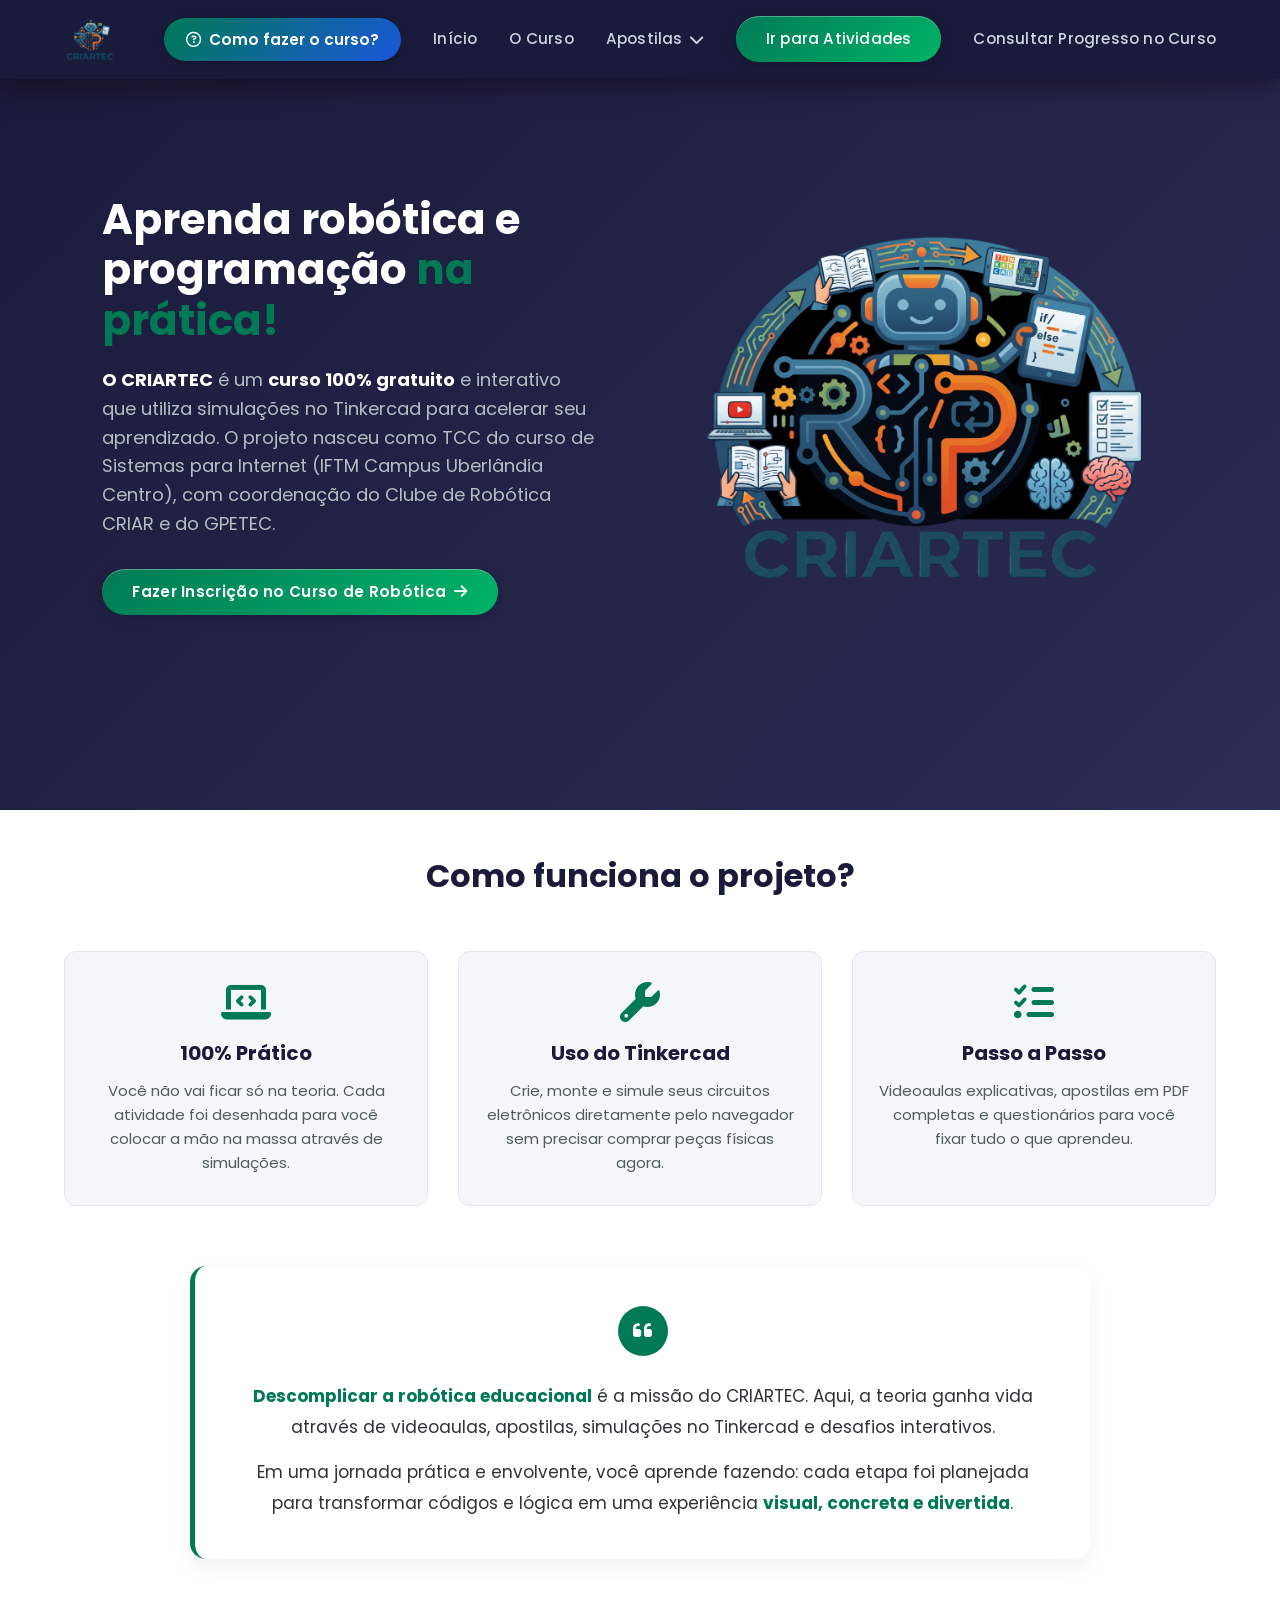
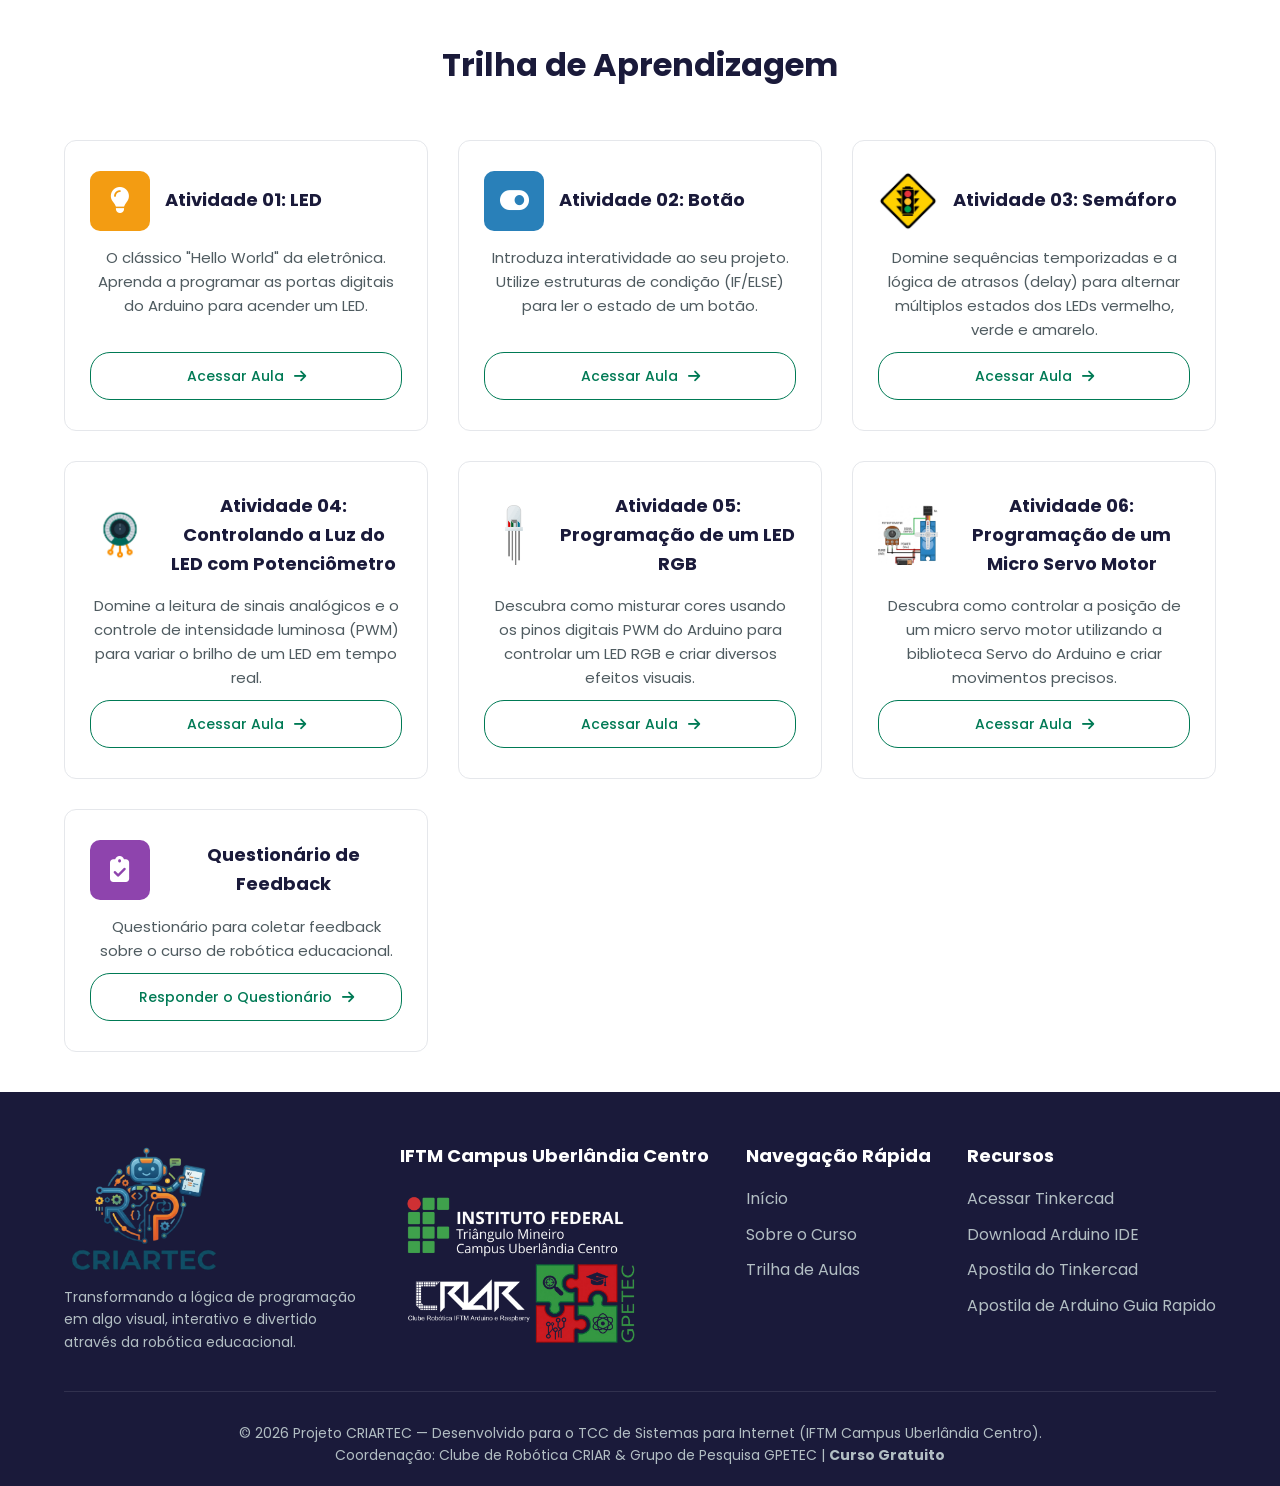
==== commit 83535904: "atualizacao" ====
--- a/index.html
+++ b/index.html
@@ -311,7 +311,7 @@
                     <li><a href="https://drive.google.com/file/d/12jD8vB6MzA8FDy55HS8fz0E5rGn073SP/view?usp=sharing/"
                             target="_blank">Apostila do Tinkercad</a></li>
                     <li><a href="https://drive.google.com/file/d/1H2aJUGeyWfQwduXqsiga_4pokltlQNfr/view?usp=sharing"
-                            target="_blank">Apostila de Arduino Guia Rapido. </a></li>
+                            target="_blank">Apostila de Arduino Guia Rapido </a></li>
                     </li>
                 </ul>
             </div>
